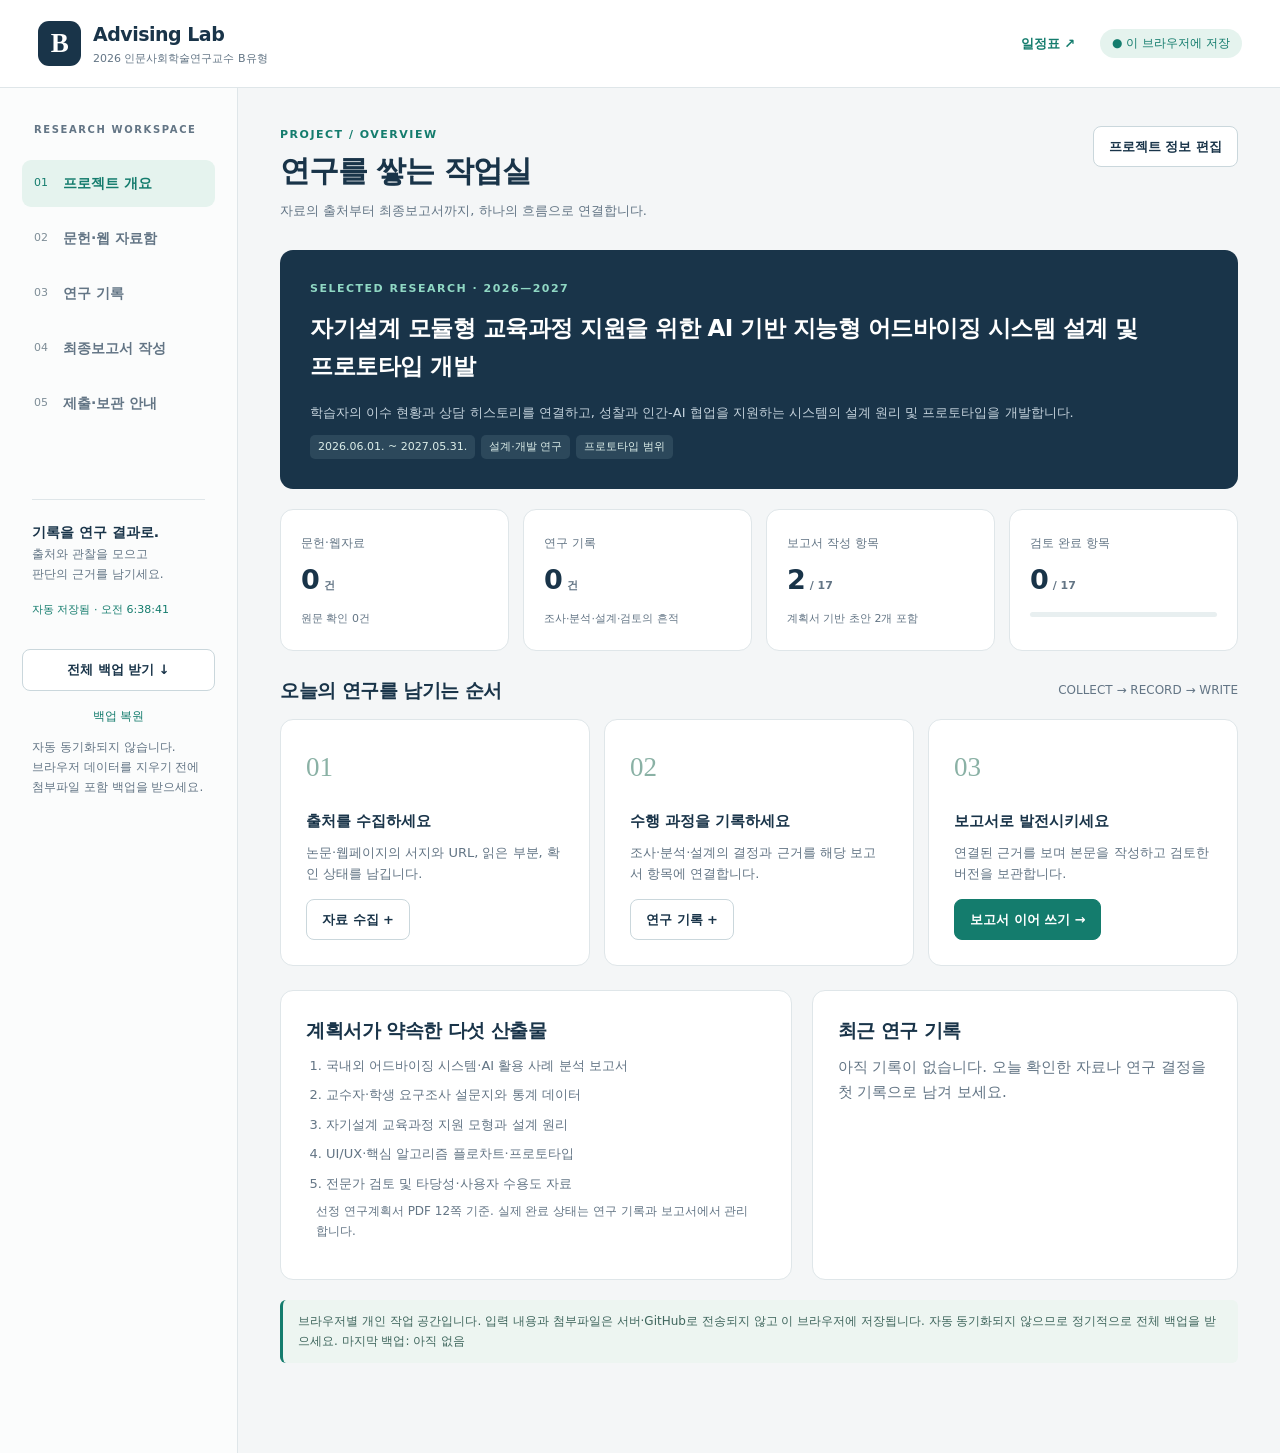
==== research.html @ 0f4cc113 "Add research workspace with linked evidence and report drafts" ====
<!doctype html>
<html lang="ko">
<head>
  <meta charset="utf-8"><meta name="viewport" content="width=device-width,initial-scale=1">
  <title>연구 작업실 · 지능형 어드바이징 연구</title>
  <meta name="description" content="자료 수집부터 연구 기록, 최종보고서 초안까지 연결하는 연구 작업실">
  <link rel="stylesheet" href="research.css">
  <script src="research-schema.js" defer></script><script src="research.js" defer></script>
</head>
<body>
<a class="skip" href="#content">본문으로 이동</a>
<header class="app-header"><a class="brand" href="research.html"><span class="brand-icon">B</span><span>Advising Lab<small>2026 인문사회학술연구교수 B유형</small></span></a><nav aria-label="프로젝트"><a href="index.html">일정표 ↗</a><span class="local-badge">● 이 브라우저에 저장</span></nav></header>
<div class="app-layout">
  <aside class="sidebar"><div class="sidebar-title">RESEARCH WORKSPACE</div><nav aria-label="연구 작업 메뉴" id="mainNav"><button data-view="home" class="active">01 <span>프로젝트 개요</span></button><button data-view="sources">02 <span>문헌·웹 자료함</span></button><button data-view="records">03 <span>연구 기록</span></button><button data-view="report">04 <span>최종보고서 작성</span></button><button data-view="guide">05 <span>제출·보관 안내</span></button></nav><div class="sidebar-note"><b>기록을 연구 결과로.</b><p>출처와 관찰을 모으고<br>판단의 근거를 남기세요.</p><span id="saveState" role="status" aria-live="polite">저장소 여는 중…</span></div><button class="button full" id="backup">전체 백업 받기 ↓</button><button class="text-button full" id="restore">백업 복원</button><input id="restoreFile" type="file" accept=".json,application/json" hidden><p class="tiny">자동 동기화되지 않습니다.<br>브라우저 데이터를 지우기 전에<br>첨부파일 포함 백업을 받으세요.</p></aside>
  <main id="content" tabindex="-1"><div id="fatal" class="banner error" hidden></div><div id="viewRoot"><p>연구 작업실을 준비하고 있습니다.</p></div></main>
</div>
<div id="toast" class="toast" role="status" aria-live="polite" hidden></div>
<dialog id="editorDialog"><form id="entryForm"><div class="dialog-heading"><div><div class="eyebrow" id="dialogEyebrow">NEW ENTRY</div><h2 id="dialogTitle">기록 추가</h2></div><button type="button" class="icon-button" id="closeDialog" aria-label="닫기">×</button></div><div id="formFields"></div><div id="formError" class="banner error" role="alert" hidden></div><div class="dialog-actions"><button class="button" type="button" id="cancelDialog">취소</button><button class="button primary" type="submit" id="submitEntry">저장</button></div></form></dialog>
<dialog id="restoreDialog"><div class="dialog-heading"><h2>백업을 복원할까요?</h2></div><p id="restoreInfo"></p><p>현재 연구 기록과 보고서를 백업 내용으로 교체합니다. 먼저 현재 자료의 백업을 받는 것을 권합니다.</p><div class="dialog-actions"><button class="button" id="cancelRestore">취소</button><button class="button primary" id="confirmRestore">교체하여 복원</button></div></dialog>
<noscript>연구 작업실을 사용하려면 JavaScript를 허용해 주세요.</noscript>
</body></html>
---- research.css ----
:root{--ink:#193449;--muted:#637585;--teal:#147c6d;--teal-light:#e5f3ee;--bg:#f4f6f7;--line:#dfe6e9;--white:#fff;--gold:#9c6c21}*{box-sizing:border-box}body{margin:0;font-family:Pretendard,"Noto Sans KR",system-ui,sans-serif;color:var(--ink);background:var(--bg);font-size:15px;line-height:1.65}button,input,select,textarea{font:inherit}button,a,input,textarea,select{touch-action:manipulation}a{color:var(--teal);text-underline-offset:3px}button{cursor:pointer}button:disabled{cursor:wait;opacity:.6}button:focus-visible,a:focus-visible,input:focus-visible,textarea:focus-visible,select:focus-visible{outline:3px solid #3db59f;outline-offset:3px}[hidden]{display:none!important}.skip{position:fixed;top:-100px;background:white;padding:12px;z-index:10}.skip:focus{top:10px}.app-header{height:88px;border-bottom:1px solid var(--line);background:white;display:flex;align-items:center;justify-content:space-between;padding:0 38px;gap:20px}.brand{display:flex;gap:12px;align-items:center;color:var(--ink);text-decoration:none;font-weight:800;font-size:19px;letter-spacing:-.5px}.brand-icon{background:var(--ink);color:#fff;font-family:Georgia,serif;font-size:27px;width:43px;height:45px;display:grid;place-items:center;border-radius:11px}.brand small{display:block;font-size:11px;color:var(--muted);letter-spacing:0;font-weight:500}.app-header nav{display:flex;gap:25px;align-items:center;font-size:13px}.app-header nav a{font-weight:700;text-decoration:none}.local-badge{background:var(--teal-light);color:var(--teal);padding:5px 12px;border-radius:30px;font-size:12px}.app-layout{display:grid;grid-template-columns:238px minmax(0,1fr);max-width:1600px;margin:auto;min-height:calc(100vh - 88px)}.sidebar{background:#fbfcfc;border-right:1px solid var(--line);padding:34px 22px}.sidebar-title{font-size:10px;letter-spacing:1.6px;color:var(--muted);font-weight:800;margin:0 12px 21px}.sidebar nav{display:grid;gap:8px}.sidebar nav button{display:flex;gap:15px;align-items:center;padding:12px;border:0;border-radius:9px;background:transparent;text-align:left;color:#7e8d97;font-size:11px}.sidebar nav span{font-weight:650;color:var(--muted);font-size:14px}.sidebar nav button.active{background:var(--teal-light);color:var(--teal)}.sidebar nav button.active span{color:var(--teal)}.sidebar-note{margin:72px 10px 24px;padding-top:20px;border-top:1px solid var(--line)}.sidebar-note b{font-size:14px}.sidebar-note p,.tiny{font-size:12px;color:var(--muted)}#saveState{font-size:11px;color:var(--teal)}.full{width:100%;margin:4px 0}.tiny{padding:0 10px}main{padding:38px 42px 70px;min-width:0;max-width:1320px}.eyebrow{color:var(--teal);font-size:11px;letter-spacing:1.5px;font-weight:800}h1{font-size:30px;line-height:1.3;letter-spacing:-1px;margin:7px 0 10px}h2{font-size:19px;letter-spacing:-.5px;line-height:1.5;margin:0 0 10px}h3{font-size:15px;margin:0 0 8px}p{margin:0 0 12px}.muted{color:var(--muted)}.page-heading{display:flex;justify-content:space-between;gap:20px;align-items:flex-start;margin-bottom:28px}.page-heading p{color:var(--muted);font-size:13px;margin:0}.button{border:1px solid #cad7dc;background:white;color:var(--ink);font-size:13px;font-weight:700;padding:9px 15px;border-radius:8px;text-decoration:none;display:inline-block;white-space:nowrap}.button:hover{border-color:var(--teal);background:#f2f8f5}.button.primary{background:var(--ink);border-color:var(--ink);color:#fff}.button.teal{background:var(--teal);border-color:var(--teal);color:white}.text-button{border:0;background:transparent;color:var(--teal);font-size:12px;padding:8px}.danger{color:#a83e3e}.actions{display:flex;gap:8px;flex-wrap:wrap;align-items:center}.panel{border:1px solid var(--line);background:var(--white);padding:25px;border-radius:13px;margin-bottom:20px}.hero{background:var(--ink);color:white;padding:30px;border:0;position:relative;overflow:hidden}.hero .eyebrow{color:#90d8c4}.hero h2{font-size:23px;max-width:850px;line-height:1.65;margin:12px 0 16px;word-break:keep-all}.hero p{color:#c4d2dc;font-size:13px;max-width:820px}.chips{display:flex;gap:6px;flex-wrap:wrap}.chip{display:inline-block;border-radius:5px;background:var(--teal-light);color:var(--teal);padding:3px 8px;font-size:11px}.hero .chip{background:#2c485b;color:#dceee9}.stats{display:grid;grid-template-columns:repeat(4,1fr);gap:14px;margin-bottom:25px}.stat{padding:20px;margin:0}.stat span{color:var(--muted);font-size:12px}.stat strong{display:block;font-size:27px;font-weight:750;margin:3px 0}.stat small{font-size:11px;color:var(--muted)}.section-title{display:flex;justify-content:space-between;align-items:center;margin:24px 0 14px;gap:10px}.section-title h2{margin:0}.workflow{display:grid;grid-template-columns:repeat(3,1fr);gap:14px}.workflow .step-num{font-family:Georgia,serif;font-size:27px;color:#8ab1a5;display:block;margin-bottom:20px}.workflow p{font-size:13px;color:var(--muted);min-height:45px}.workflow .panel{margin:0}.grid-two{display:grid;grid-template-columns:1.2fr 1fr;gap:20px}.compact-list{margin:0;padding-left:20px;font-size:13px;color:var(--muted)}.compact-list li{margin:8px 0}.banner{background:#edf5f1;border-left:3px solid var(--teal);border-radius:6px;padding:12px 15px;font-size:12px;color:#3f665d;margin-bottom:20px}.banner.warn{background:#fcf7e9;color:#7a5d23;border-color:#bd934b}.banner.error{background:#fff1ef;color:#9a3535;border-color:#cf5e55}.toolbar{display:flex;gap:10px;margin:20px 0;flex-wrap:wrap}.toolbar input{flex:1;min-width:160px}.toolbar select{max-width:240px}input,select,textarea{border:1px solid #ced9df;border-radius:7px;padding:10px 12px;background:#fff;color:var(--ink);min-width:0;max-width:100%}textarea{width:100%;resize:vertical;line-height:1.8}input::placeholder,textarea::placeholder{color:#8b98a1}.list{display:grid;gap:12px}.entry{padding:21px 24px;margin:0}.entry h3{font-size:16px;overflow-wrap:anywhere}.entry p{font-size:13px;color:var(--muted)}.entry-head{display:flex;justify-content:space-between;gap:16px}.entry-meta{font-size:11px;color:var(--muted);margin:6px 0 10px}.entry-body{white-space:pre-wrap;overflow-wrap:anywhere;max-height:180px;overflow:auto;margin:12px 0;color:#425969;font-size:13px}.empty-state{text-align:center;padding:56px 20px;border:1px dashed #bcced2;border-radius:12px;background:#fafcfc}.empty-state strong{display:block;font-size:18px;margin-bottom:8px}.empty-state p{font-size:13px;color:var(--muted)}.report-layout{display:grid;grid-template-columns:235px minmax(0,1fr);gap:20px;align-items:start}.outline{padding:15px;position:sticky;top:16px}.outline-group{font-size:10px;color:var(--muted);font-weight:800;letter-spacing:.5px;margin:15px 6px 7px}.outline button{display:block;border:0;width:100%;text-align:left;background:none;font-size:12px;padding:8px;border-radius:6px;color:var(--muted)}.outline button.active{background:var(--teal-light);color:var(--teal);font-weight:750}.outline .dot{margin-right:7px;color:#a1afb5}.outline .dot.filled{color:var(--teal)}.report-editor{padding:25px}.report-editor label{display:block;font-size:12px;color:var(--muted);margin:15px 0 7px;font-weight:700}.report-editor textarea{min-height:370px;font-size:14px}.guide-box{background:#f4f7f8;padding:15px;border-radius:8px;font-size:12px;color:#526a78;margin:15px 0}.guide-box p:last-child{margin-bottom:0}.linked{margin-top:22px;border-top:1px solid var(--line);padding-top:18px}.linked-item{display:block;padding:8px 0;border-bottom:1px solid #edf0f1;font-size:12px;overflow-wrap:anywhere}.linked-item button{border:0;background:none;color:var(--teal);padding:0;text-align:left}.preview-section{break-inside:auto;margin:30px 0}.preview-section h2{border-bottom:1px solid var(--line);padding-bottom:8px}.prose{white-space:pre-wrap;overflow-wrap:anywhere;font-size:14px;line-height:1.9}.preview-section .prose{margin-bottom:15px}.preview-section .evidence-note{background:#f6f8f9;padding:12px;font-size:12px}.preview-cover{padding:20px 0 30px;border-bottom:2px solid var(--ink)}dialog{border:1px solid var(--line);border-radius:15px;max-width:760px;width:calc(100% - 28px);max-height:90vh;padding:28px;color:var(--ink)}dialog::backdrop{background:rgba(15,37,52,.45)}.dialog-heading{display:flex;justify-content:space-between;align-items:start;margin-bottom:18px}.dialog-heading h2{margin:4px 0}.icon-button{border:0;background:#edf2f3;border-radius:50%;width:32px;height:32px;font-size:22px}.form-grid{display:grid;grid-template-columns:1fr 1fr;gap:15px}.form-grid .wide{grid-column:1/-1}.field{display:flex;flex-direction:column;gap:5px;font-size:12px;font-weight:650}.field textarea{min-height:105px;font-size:13px}.field small{font-weight:400;color:var(--muted)}.dialog-actions{display:flex;justify-content:flex-end;gap:9px;margin-top:22px;padding-top:16px;border-top:1px solid var(--line)}.checklist{display:grid;grid-template-columns:1fr 1fr;gap:8px;padding:10px;background:#f5f8f8;border-radius:8px;max-height:190px;overflow:auto}.checklist label{display:flex;align-items:start;gap:7px;font-weight:400;font-size:11px}.checklist input{margin-top:5px;accent-color:var(--teal)}.file-row{display:flex;gap:10px;align-items:center;font-size:12px;flex-wrap:wrap;margin:7px 0;overflow-wrap:anywhere}.file-row span{flex:1}.toast{position:fixed;bottom:24px;right:24px;background:var(--ink);color:white;padding:12px 20px;border-radius:9px;box-shadow:0 8px 30px #192c3933;font-size:13px;max-width:calc(100vw - 40px);z-index:20}.resource{display:block;border-top:1px solid var(--line);padding:13px 0}.resource small{display:block;color:var(--muted)}.progress-track{height:5px;background:#e8eff0;border-radius:8px;margin-top:10px}.progress-track i{display:block;background:var(--teal);height:100%;border-radius:8px}.status-row{display:flex;align-items:center;justify-content:space-between;gap:10px}.file-list{margin-top:8px}.inline-label{font-size:12px;color:var(--muted)}
@media(max-width:1100px){main{padding:28px 25px}.app-layout{grid-template-columns:205px minmax(0,1fr)}.sidebar{padding:28px 15px}.report-layout{grid-template-columns:190px minmax(0,1fr)}.stats{grid-template-columns:repeat(2,1fr)}}
@media(max-width:760px){.app-header{height:auto;min-height:76px;padding:16px 18px;align-items:start}.app-header nav{gap:9px;flex-direction:column;align-items:flex-end}.brand{font-size:16px}.brand small{font-size:9px}.local-badge{font-size:10px;padding:3px 7px}.app-layout{display:block}.sidebar{padding:14px 16px;border-right:0;border-bottom:1px solid var(--line)}.sidebar-title,.sidebar-note,.sidebar>.tiny{display:none}.sidebar nav{display:flex;overflow-x:auto;gap:5px}.sidebar nav button{white-space:nowrap;padding:9px;font-size:9px;gap:6px}.sidebar nav span{font-size:12px}.sidebar>.button,.sidebar>.text-button{width:auto;margin:12px 5px 0 0;font-size:11px;padding:6px 10px}main{padding:25px 16px 50px}h1{font-size:25px}.page-heading{flex-wrap:wrap;gap:14px}.hero{padding:23px}.hero h2{font-size:19px}.stats{gap:10px}.stat{padding:15px}.stat strong{font-size:23px}.workflow,.grid-two{grid-template-columns:1fr}.workflow .step-num{margin-bottom:8px}.workflow p{min-height:0}.panel{padding:20px}.report-layout{grid-template-columns:1fr}.outline{position:static;max-height:240px;overflow:auto}.report-editor{padding:18px}.entry-head{flex-direction:column;gap:7px}.form-grid{grid-template-columns:1fr}.checklist{grid-template-columns:1fr}.entry{padding:18px}.toolbar select{max-width:100%}dialog{padding:20px}.prose{font-size:13px}.button{white-space:normal}}
@media print{body{background:white}.app-header,.sidebar,.page-heading,.banner,.no-print,#toast{display:none!important}.app-layout{display:block}main{padding:0;max-width:none}#viewRoot>.panel{border:0;padding:0}.preview-cover{break-after:page}.preview-section h2{break-after:avoid}.preview-section a{color:inherit}a{overflow-wrap:anywhere}@page{size:A4;margin:20mm}}
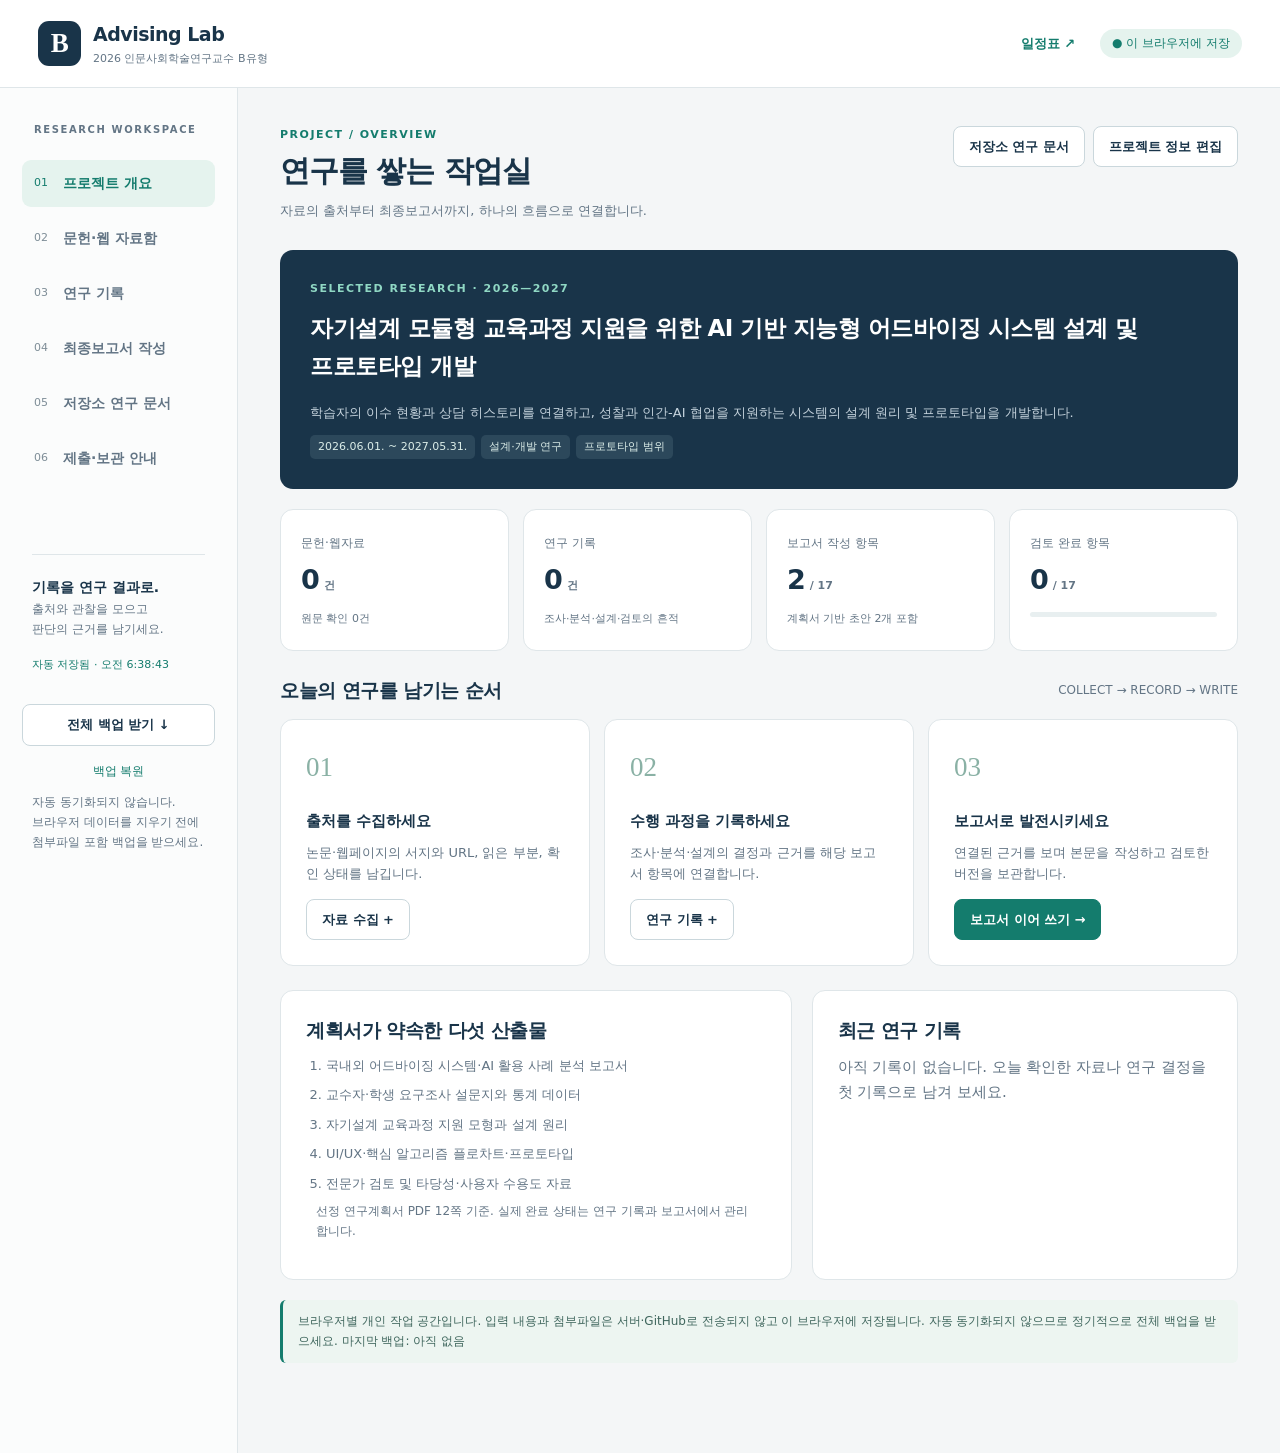
==== commit 8f9f05cc: "Organize research manuscripts by chapter and connect repository viewer" ====
--- a/research.html
+++ b/research.html
@@ -5,13 +5,13 @@
   <title>연구 작업실 · 지능형 어드바이징 연구</title>
   <meta name="description" content="자료 수집부터 연구 기록, 최종보고서 초안까지 연결하는 연구 작업실">
   <link rel="stylesheet" href="research.css">
-  <script src="research-schema.js" defer></script><script src="research.js" defer></script>
+  <script src="research-schema.js" defer></script><script src="research-repository.js" defer></script><script src="research.js" defer></script>
 </head>
 <body>
 <a class="skip" href="#content">본문으로 이동</a>
 <header class="app-header"><a class="brand" href="research.html"><span class="brand-icon">B</span><span>Advising Lab<small>2026 인문사회학술연구교수 B유형</small></span></a><nav aria-label="프로젝트"><a href="index.html">일정표 ↗</a><span class="local-badge">● 이 브라우저에 저장</span></nav></header>
 <div class="app-layout">
-  <aside class="sidebar"><div class="sidebar-title">RESEARCH WORKSPACE</div><nav aria-label="연구 작업 메뉴" id="mainNav"><button data-view="home" class="active">01 <span>프로젝트 개요</span></button><button data-view="sources">02 <span>문헌·웹 자료함</span></button><button data-view="records">03 <span>연구 기록</span></button><button data-view="report">04 <span>최종보고서 작성</span></button><button data-view="guide">05 <span>제출·보관 안내</span></button></nav><div class="sidebar-note"><b>기록을 연구 결과로.</b><p>출처와 관찰을 모으고<br>판단의 근거를 남기세요.</p><span id="saveState" role="status" aria-live="polite">저장소 여는 중…</span></div><button class="button full" id="backup">전체 백업 받기 ↓</button><button class="text-button full" id="restore">백업 복원</button><input id="restoreFile" type="file" accept=".json,application/json" hidden><p class="tiny">자동 동기화되지 않습니다.<br>브라우저 데이터를 지우기 전에<br>첨부파일 포함 백업을 받으세요.</p></aside>
+  <aside class="sidebar"><div class="sidebar-title">RESEARCH WORKSPACE</div><nav aria-label="연구 작업 메뉴" id="mainNav"><button data-view="home" class="active">01 <span>프로젝트 개요</span></button><button data-view="sources">02 <span>문헌·웹 자료함</span></button><button data-view="records">03 <span>연구 기록</span></button><button data-view="report">04 <span>최종보고서 작성</span></button><button data-view="repository">05 <span>저장소 연구 문서</span></button><button data-view="guide">06 <span>제출·보관 안내</span></button></nav><div class="sidebar-note"><b>기록을 연구 결과로.</b><p>출처와 관찰을 모으고<br>판단의 근거를 남기세요.</p><span id="saveState" role="status" aria-live="polite">저장소 여는 중…</span></div><button class="button full" id="backup">전체 백업 받기 ↓</button><button class="text-button full" id="restore">백업 복원</button><input id="restoreFile" type="file" accept=".json,application/json" hidden><p class="tiny">자동 동기화되지 않습니다.<br>브라우저 데이터를 지우기 전에<br>첨부파일 포함 백업을 받으세요.</p></aside>
   <main id="content" tabindex="-1"><div id="fatal" class="banner error" hidden></div><div id="viewRoot"><p>연구 작업실을 준비하고 있습니다.</p></div></main>
 </div>
 <div id="toast" class="toast" role="status" aria-live="polite" hidden></div>
--- a/research.css
+++ b/research.css
@@ -2,3 +2,5 @@
 @media(max-width:1100px){main{padding:28px 25px}.app-layout{grid-template-columns:205px minmax(0,1fr)}.sidebar{padding:28px 15px}.report-layout{grid-template-columns:190px minmax(0,1fr)}.stats{grid-template-columns:repeat(2,1fr)}}
 @media(max-width:760px){.app-header{height:auto;min-height:76px;padding:16px 18px;align-items:start}.app-header nav{gap:9px;flex-direction:column;align-items:flex-end}.brand{font-size:16px}.brand small{font-size:9px}.local-badge{font-size:10px;padding:3px 7px}.app-layout{display:block}.sidebar{padding:14px 16px;border-right:0;border-bottom:1px solid var(--line)}.sidebar-title,.sidebar-note,.sidebar>.tiny{display:none}.sidebar nav{display:flex;overflow-x:auto;gap:5px}.sidebar nav button{white-space:nowrap;padding:9px;font-size:9px;gap:6px}.sidebar nav span{font-size:12px}.sidebar>.button,.sidebar>.text-button{width:auto;margin:12px 5px 0 0;font-size:11px;padding:6px 10px}main{padding:25px 16px 50px}h1{font-size:25px}.page-heading{flex-wrap:wrap;gap:14px}.hero{padding:23px}.hero h2{font-size:19px}.stats{gap:10px}.stat{padding:15px}.stat strong{font-size:23px}.workflow,.grid-two{grid-template-columns:1fr}.workflow .step-num{margin-bottom:8px}.workflow p{min-height:0}.panel{padding:20px}.report-layout{grid-template-columns:1fr}.outline{position:static;max-height:240px;overflow:auto}.report-editor{padding:18px}.entry-head{flex-direction:column;gap:7px}.form-grid{grid-template-columns:1fr}.checklist{grid-template-columns:1fr}.entry{padding:18px}.toolbar select{max-width:100%}dialog{padding:20px}.prose{font-size:13px}.button{white-space:normal}}
 @media print{body{background:white}.app-header,.sidebar,.page-heading,.banner,.no-print,#toast{display:none!important}.app-layout{display:block}main{padding:0;max-width:none}#viewRoot>.panel{border:0;padding:0}.preview-cover{break-after:page}.preview-section h2{break-after:avoid}.preview-section a{color:inherit}a{overflow-wrap:anywhere}@page{size:A4;margin:20mm}}
+
+.repository-document{overflow-wrap:anywhere}.repository-document h2{font-size:21px;margin:24px 0 16px}.repository-document h3{font-size:16px;margin:24px 0 12px}.repository-document h4{font-size:14px;margin:20px 0 10px}.repository-document p{font-size:13px;white-space:pre-wrap;color:#425969;line-height:1.9}
